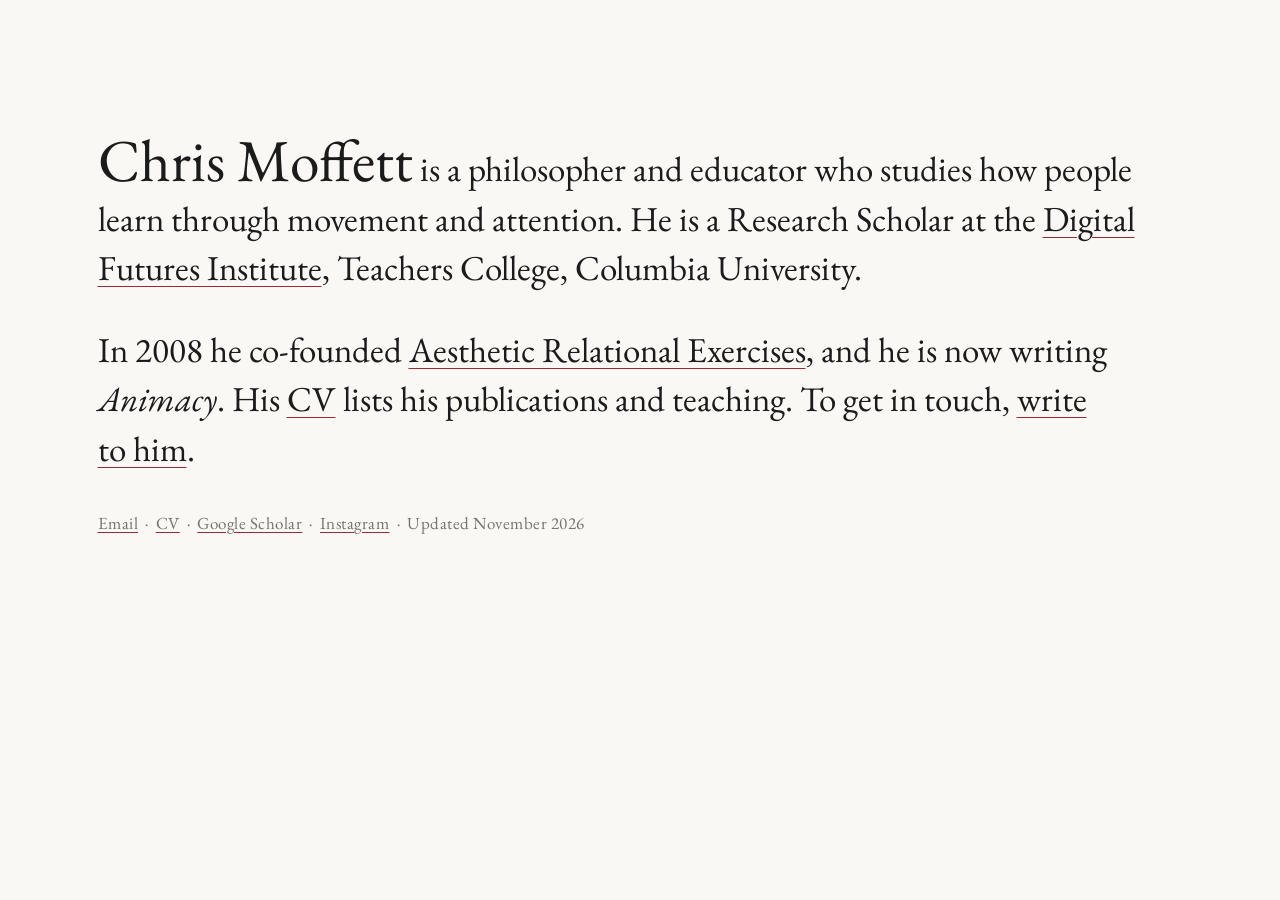
==== index.html @ d3395327 "Add Teachers College profile to sameAs Co-Authored-By: Claude Opus 5.5 <noreply@anthropic.com> Claud" ====
<!doctype html>
<html lang="en">
<head>
<meta charset="utf-8">
<meta name="viewport" content="width=device-width, initial-scale=1">
<title>Chris Moffett</title>
<meta name="description" content="Chris Moffett: philosophy, education and the body. Research Scholar at the Digital Futures Institute, Teachers College, Columbia University.">
<link rel="preconnect" href="https://fonts.googleapis.com">
<link rel="preconnect" href="https://fonts.gstatic.com" crossorigin>
<link href="https://fonts.googleapis.com/css2?family=EB+Garamond:ital,wght@0,400;0,500;1,400;1,500&display=block" rel="stylesheet">
<link rel="stylesheet" href="style.css">
<script type="application/ld+json">
{
  "@context": "https://schema.org",
  "@type": "ProfilePage",
  "dateModified": "2026-11-22",
  "mainEntity": {
    "@type": "Person",
    "name": "Chris Moffett",
    "url": "https://chrismoffett.com/",
    "jobTitle": "Research Scholar",
    "affiliation": {
      "@type": "Organization",
      "name": "Digital Futures Institute, Teachers College, Columbia University",
      "url": "https://www.tc.columbia.edu/digitalfuturesinstitute/"
    },
    "knowsAbout": ["Philosophy of education", "Embodied learning", "Somatic education", "Aesthetics"],
    "sameAs": [
      "https://www.tc.columbia.edu/faculty/cm2189",
      "https://scholar.google.com/citations?user=Jp4s57oAAAAJ",
      "https://tc.academia.edu/CMoffett",
      "https://aestheticrelationalexercises.com/",
      "https://chrismoffett.github.io/cv/",
      "https://www.instagram.com/chrismoffett/"
    ]
  }
}
</script>
</head>
<body>
<main>
<p><span class="n">Chris Moffett</span> is a philosopher and educator who studies how people learn through movement and attention. He is a Research Scholar at the <a href="https://www.tc.columbia.edu/digitalfuturesinstitute/">Digital Futures Institute</a>, Teachers College, Columbia University.</p>

<p>In 2008 he co-founded <a href="https://aestheticrelationalexercises.com/">Aesthetic Relational Exercises</a>, and he is now writing <em>Animacy</em>. His <a href="https://chrismoffett.github.io/cv/">CV</a> lists his publications and teaching. To get in touch, <a href="&#109;&#97;&#105;&#108;&#116;&#111;&#58;&#99;&#104;&#114;&#105;&#115;&#64;&#99;&#104;&#114;&#105;&#115;&#109;&#111;&#102;&#102;&#101;&#116;&#116;&#46;&#99;&#111;&#109;">write to him</a>.</p>

<p class="contact"><a href="&#109;&#97;&#105;&#108;&#116;&#111;&#58;&#99;&#104;&#114;&#105;&#115;&#64;&#99;&#104;&#114;&#105;&#115;&#109;&#111;&#102;&#102;&#101;&#116;&#116;&#46;&#99;&#111;&#109;">Email</a> &nbsp;·&nbsp; <a href="https://chrismoffett.github.io/cv/">CV</a> &nbsp;·&nbsp; <a href="https://scholar.google.com/citations?user=Jp4s57oAAAAJ">Google Scholar</a> &nbsp;·&nbsp; <a href="https://www.instagram.com/chrismoffett/">Instagram</a> &nbsp;·&nbsp; Updated November 2026</p>
</main>
</body>
</html>
---- style.css ----
:root { --ink: #1b1b1b; --muted: #77736c; --bg: #faf8f4; --accent: #9d2933; }
@media (prefers-color-scheme: dark) {
  :root { --ink: #ecebe7; --muted: #9a9893; --bg: #141413; --accent: #e0868d; }
}
html, body { margin: 0; background: var(--bg); color: var(--ink); font-family: "EB Garamond", Georgia, serif; -webkit-text-size-adjust: 100%; }
main { max-width: 31em; margin: 0 auto; padding: 16vh 24px 10vh; font-size: clamp(22px, 2.9vw, 35px); line-height: 1.42; }
p { margin: 0 0 .9em; text-wrap: pretty; }
a { color: inherit; text-decoration: underline; text-decoration-thickness: 1px; text-underline-offset: .16em; text-decoration-color: var(--accent); }
.contact { font-size: 17px; color: var(--muted); letter-spacing: .03em; margin-top: 2.2em; }
.contact a { color: var(--muted); }
/* Run-in name: keep "Moffett" in one text run so the ff ligature holds; no letter-spacing here. */
.n { font-style: normal; font-weight: 400; font-size: 1.7em; line-height: 0; vertical-align: baseline; }
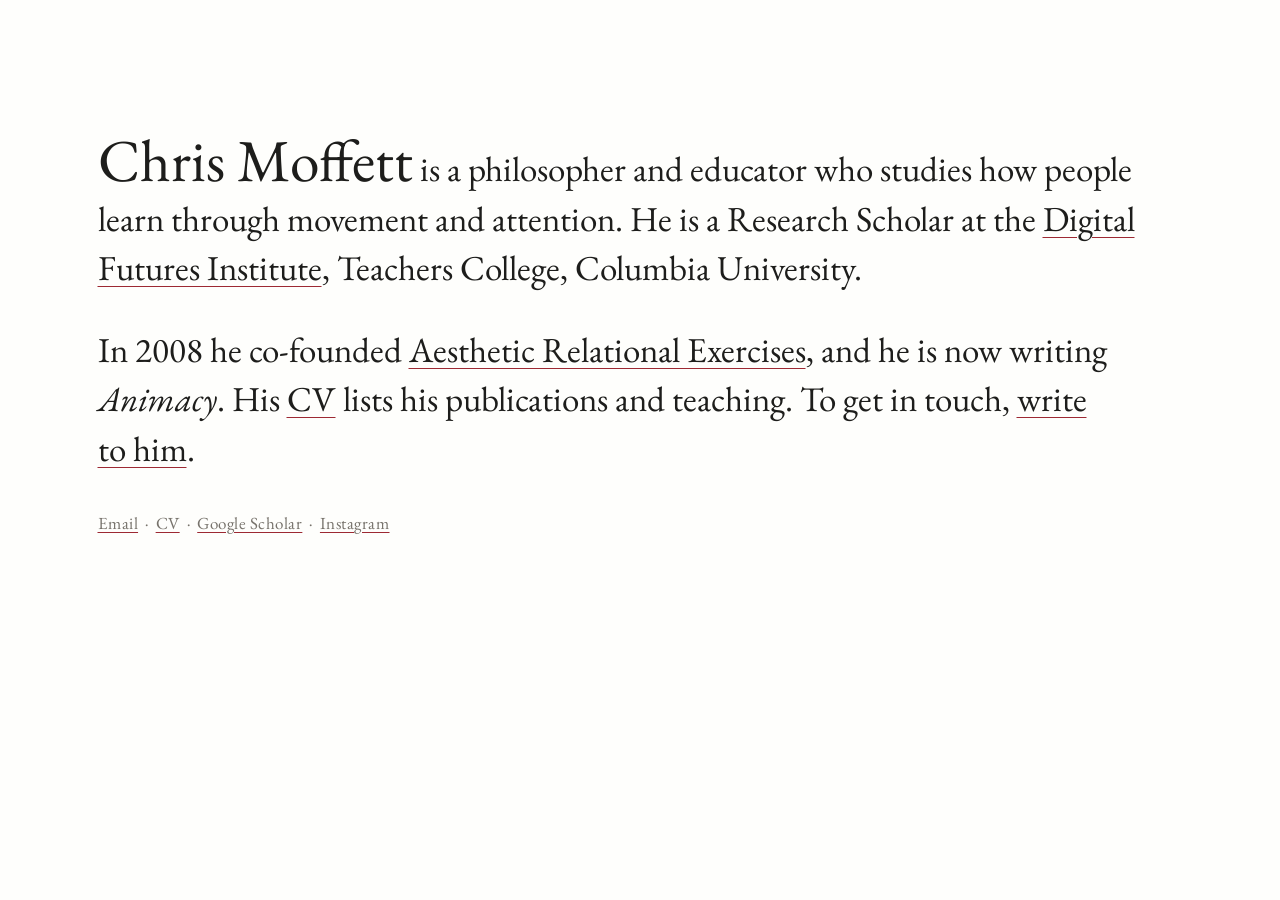
==== commit 472cc028: "Animacy colours, drop the updated date from the footer Co-Authored-By: Claude Opus 5.5 <noreply@anth" ====
--- a/index.html
+++ b/index.html
@@ -43,7 +43,7 @@
 
 <p>In 2008 he co-founded <a href="https://aestheticrelationalexercises.com/">Aesthetic Relational Exercises</a>, and he is now writing <em>Animacy</em>. His <a href="https://chrismoffett.github.io/cv/">CV</a> lists his publications and teaching. To get in touch, <a href="&#109;&#97;&#105;&#108;&#116;&#111;&#58;&#99;&#104;&#114;&#105;&#115;&#64;&#99;&#104;&#114;&#105;&#115;&#109;&#111;&#102;&#102;&#101;&#116;&#116;&#46;&#99;&#111;&#109;">write to him</a>.</p>
 
-<p class="contact"><a href="&#109;&#97;&#105;&#108;&#116;&#111;&#58;&#99;&#104;&#114;&#105;&#115;&#64;&#99;&#104;&#114;&#105;&#115;&#109;&#111;&#102;&#102;&#101;&#116;&#116;&#46;&#99;&#111;&#109;">Email</a> &nbsp;·&nbsp; <a href="https://chrismoffett.github.io/cv/">CV</a> &nbsp;·&nbsp; <a href="https://scholar.google.com/citations?user=Jp4s57oAAAAJ">Google Scholar</a> &nbsp;·&nbsp; <a href="https://www.instagram.com/chrismoffett/">Instagram</a> &nbsp;·&nbsp; Updated November 2026</p>
+<p class="contact"><a href="&#109;&#97;&#105;&#108;&#116;&#111;&#58;&#99;&#104;&#114;&#105;&#115;&#64;&#99;&#104;&#114;&#105;&#115;&#109;&#111;&#102;&#102;&#101;&#116;&#116;&#46;&#99;&#111;&#109;">Email</a> &nbsp;·&nbsp; <a href="https://chrismoffett.github.io/cv/">CV</a> &nbsp;·&nbsp; <a href="https://scholar.google.com/citations?user=Jp4s57oAAAAJ">Google Scholar</a> &nbsp;·&nbsp; <a href="https://www.instagram.com/chrismoffett/">Instagram</a></p>
 </main>
 </body>
 </html>
--- a/style.css
+++ b/style.css
@@ -1,4 +1,4 @@
-:root { --ink: #1b1b1b; --muted: #77736c; --bg: #faf8f4; --accent: #9d2933; }
+:root { --ink: #1d1d1b; --muted: #77736c; --bg: #fefefc; --accent: #9d2933; }
 @media (prefers-color-scheme: dark) {
   :root { --ink: #ecebe7; --muted: #9a9893; --bg: #141413; --accent: #e0868d; }
 }
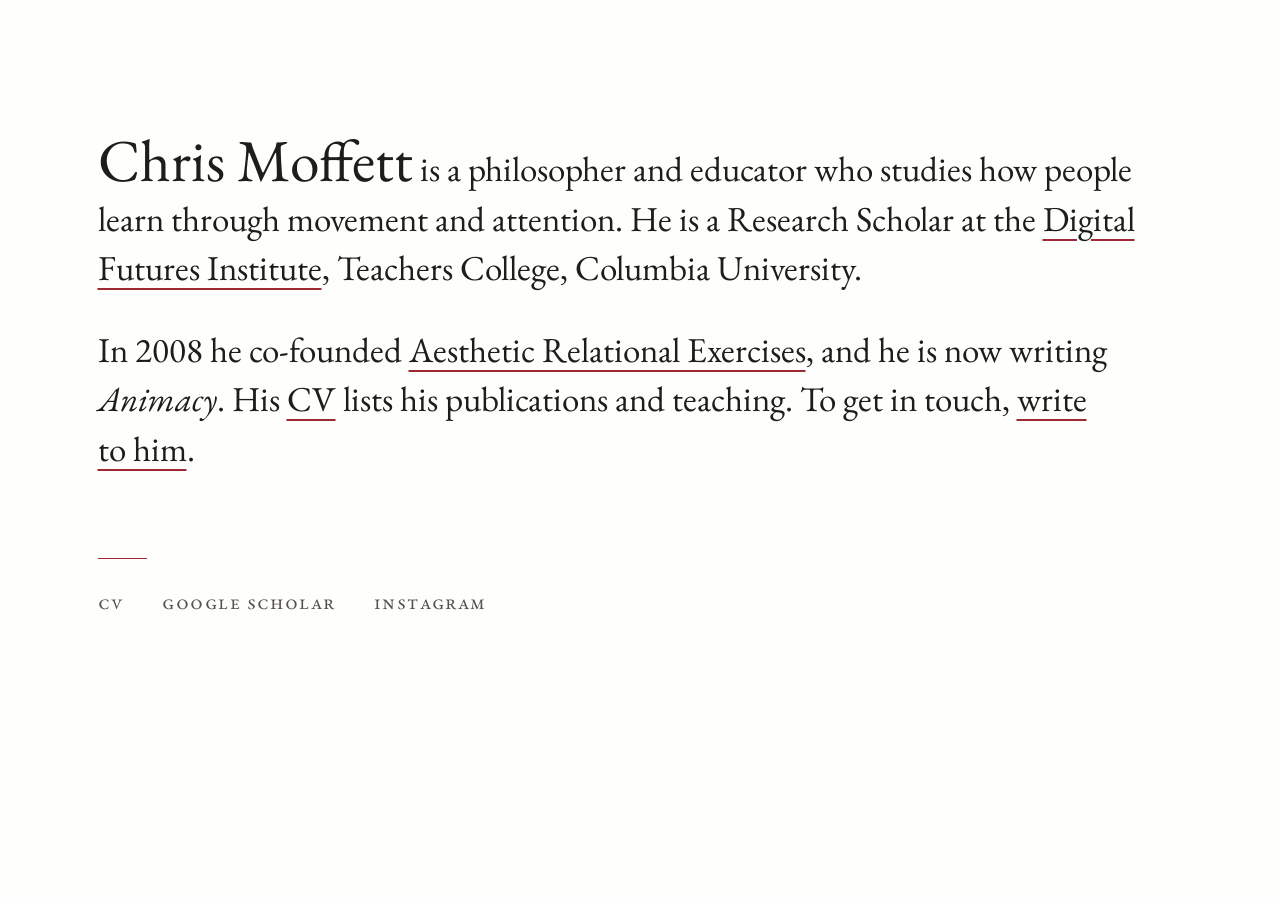
==== commit c2144a34: "Footer option 2b: red rule, small-cap links Co-Authored-By: Claude Opus 5.5 <noreply@anthropic.com> " ====
--- a/index.html
+++ b/index.html
@@ -43,7 +43,8 @@
 
 <p>In 2008 he co-founded <a href="https://aestheticrelationalexercises.com/">Aesthetic Relational Exercises</a>, and he is now writing <em>Animacy</em>. His <a href="https://chrismoffett.github.io/cv/">CV</a> lists his publications and teaching. To get in touch, <a href="&#109;&#97;&#105;&#108;&#116;&#111;&#58;&#99;&#104;&#114;&#105;&#115;&#64;&#99;&#104;&#114;&#105;&#115;&#109;&#111;&#102;&#102;&#101;&#116;&#116;&#46;&#99;&#111;&#109;">write to him</a>.</p>
 
-<p class="contact"><a href="&#109;&#97;&#105;&#108;&#116;&#111;&#58;&#99;&#104;&#114;&#105;&#115;&#64;&#99;&#104;&#114;&#105;&#115;&#109;&#111;&#102;&#102;&#101;&#116;&#116;&#46;&#99;&#111;&#109;">Email</a> &nbsp;·&nbsp; <a href="https://chrismoffett.github.io/cv/">CV</a> &nbsp;·&nbsp; <a href="https://scholar.google.com/citations?user=Jp4s57oAAAAJ">Google Scholar</a> &nbsp;·&nbsp; <a href="https://www.instagram.com/chrismoffett/">Instagram</a></p>
+<hr class="rule">
+<p class="contact"><a href="https://chrismoffett.github.io/cv/">CV</a><a href="https://scholar.google.com/citations?user=Jp4s57oAAAAJ">Google Scholar</a><a href="https://www.instagram.com/chrismoffett/">Instagram</a></p>
 </main>
 </body>
 </html>
--- a/style.css
+++ b/style.css
@@ -1,12 +1,16 @@
-:root { --ink: #1d1d1b; --muted: #77736c; --bg: #fefefc; --accent: #9d2933; }
+:root { --footer-font: "EB Garamond", Georgia, serif; --ink: #1d1d1b; --muted: #77736c; --bg: #fefefc; --accent: #9d2933; }
 @media (prefers-color-scheme: dark) {
   :root { --ink: #ecebe7; --muted: #9a9893; --bg: #141413; --accent: #e0868d; }
 }
 html, body { margin: 0; background: var(--bg); color: var(--ink); font-family: "EB Garamond", Georgia, serif; -webkit-text-size-adjust: 100%; }
 main { max-width: 31em; margin: 0 auto; padding: 16vh 24px 10vh; font-size: clamp(22px, 2.9vw, 35px); line-height: 1.42; }
 p { margin: 0 0 .9em; text-wrap: pretty; }
-a { color: inherit; text-decoration: underline; text-decoration-thickness: 1px; text-underline-offset: .16em; text-decoration-color: var(--accent); }
-.contact { font-size: 17px; color: var(--muted); letter-spacing: .03em; margin-top: 2.2em; }
-.contact a { color: var(--muted); }
+a { color: inherit; text-decoration: underline; text-decoration-thickness: .05em; text-underline-offset: .22em; text-decoration-color: #9d2933; text-decoration-skip-ink: auto; }
+a:hover, a:focus-visible { text-decoration-thickness: .08em; }
 /* Run-in name: keep "Moffett" in one text run so the ff ligature holds; no letter-spacing here. */
 .n { font-style: normal; font-weight: 400; font-size: 1.7em; line-height: 0; vertical-align: baseline; }
+/* Footer (option 2b): short red rule, then small-cap links. Change --footer-font to swap the footer typeface. */
+.rule { width: 1.4em; height: 1px; border: 0; background: #9d2933; margin: 2.4em 0 .8em; }
+.contact { font-family: var(--footer-font); font-size: .6em; font-variant-caps: all-small-caps; letter-spacing: .07em; color: #55514b; margin: 0; display: flex; flex-wrap: wrap; gap: .4em 1.8em; }
+.contact a { color: #55514b; text-decoration: none; }
+.contact a:hover, .contact a:focus-visible { text-decoration: underline; text-decoration-thickness: .05em; text-underline-offset: .22em; text-decoration-color: #9d2933; }
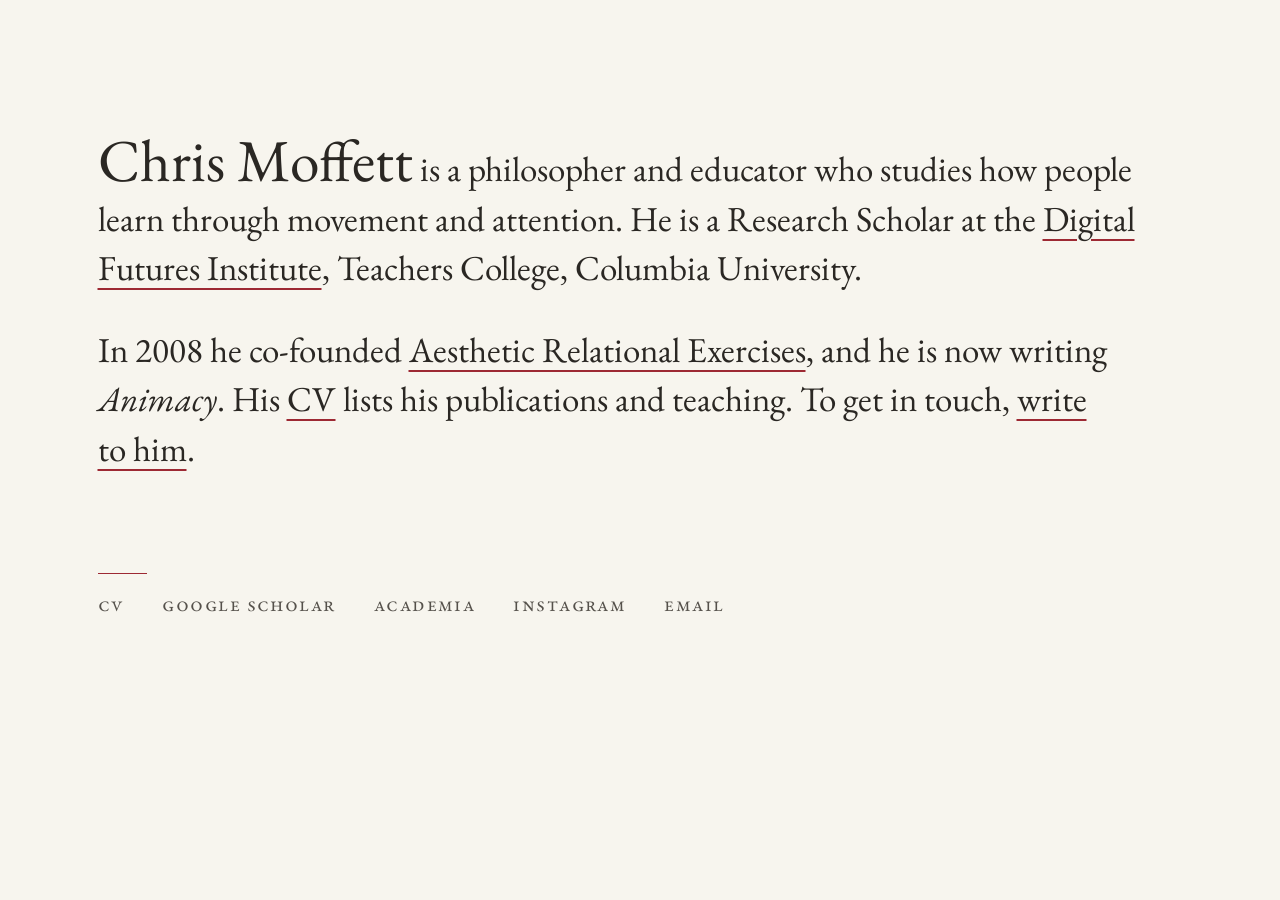
==== commit 6135cd34: "Footer: add Academia and an encoded Email link Co-Authored-By: Claude Opus 5.5 <noreply@anthropic.co" ====
--- a/index.html
+++ b/index.html
@@ -44,7 +44,7 @@
 <p>In 2008 he co-founded <a href="https://aestheticrelationalexercises.com/">Aesthetic Relational Exercises</a>, and he is now writing <em>Animacy</em>. His <a href="https://chrismoffett.github.io/cv/">CV</a> lists his publications and teaching. To get in touch, <a href="&#109;&#97;&#105;&#108;&#116;&#111;&#58;&#99;&#104;&#114;&#105;&#115;&#64;&#99;&#104;&#114;&#105;&#115;&#109;&#111;&#102;&#102;&#101;&#116;&#116;&#46;&#99;&#111;&#109;">write to him</a>.</p>
 
 <hr class="rule">
-<p class="contact"><a href="https://chrismoffett.github.io/cv/">CV</a><a href="https://scholar.google.com/citations?user=Jp4s57oAAAAJ">Google Scholar</a><a href="https://www.instagram.com/chrismoffett/">Instagram</a></p>
+<p class="contact"><a href="https://chrismoffett.github.io/cv/">CV</a><a href="https://scholar.google.com/citations?user=Jp4s57oAAAAJ">Google Scholar</a><a href="https://tc.academia.edu/CMoffett">Academia</a><a href="https://www.instagram.com/chrismoffett/">Instagram</a><a href="&#109;&#97;&#105;&#108;&#116;&#111;&#58;&#99;&#104;&#114;&#105;&#115;&#64;&#99;&#104;&#114;&#105;&#115;&#109;&#111;&#102;&#102;&#101;&#116;&#116;&#46;&#99;&#111;&#109;">Email</a></p>
 </main>
 </body>
 </html>
--- a/style.css
+++ b/style.css
@@ -1,4 +1,4 @@
-:root { --footer-font: "EB Garamond", Georgia, serif; --ink: #1d1d1b; --muted: #77736c; --bg: #fefefc; --accent: #9d2933; }
+:root { --footer-font: "EB Garamond", Georgia, serif; --ink: #2a2723; --muted: #77736c; --bg: #f7f5ee; --accent: #9d2933; }
 @media (prefers-color-scheme: dark) {
   :root { --ink: #ecebe7; --muted: #9a9893; --bg: #141413; --accent: #e0868d; }
 }
@@ -10,7 +10,7 @@
 /* Run-in name: keep "Moffett" in one text run so the ff ligature holds; no letter-spacing here. */
 .n { font-style: normal; font-weight: 400; font-size: 1.7em; line-height: 0; vertical-align: baseline; }
 /* Footer (option 2b): short red rule, then small-cap links. Change --footer-font to swap the footer typeface. */
-.rule { width: 1.4em; height: 1px; border: 0; background: #9d2933; margin: 2.4em 0 .8em; }
+.rule { width: 1.4em; height: 1px; border: 0; background: #9d2933; margin: 2.84em 0 .44em; }
 .contact { font-family: var(--footer-font); font-size: .6em; font-variant-caps: all-small-caps; letter-spacing: .07em; color: #55514b; margin: 0; display: flex; flex-wrap: wrap; gap: .4em 1.8em; }
 .contact a { color: #55514b; text-decoration: none; }
 .contact a:hover, .contact a:focus-visible { text-decoration: underline; text-decoration-thickness: .05em; text-underline-offset: .22em; text-decoration-color: #9d2933; }
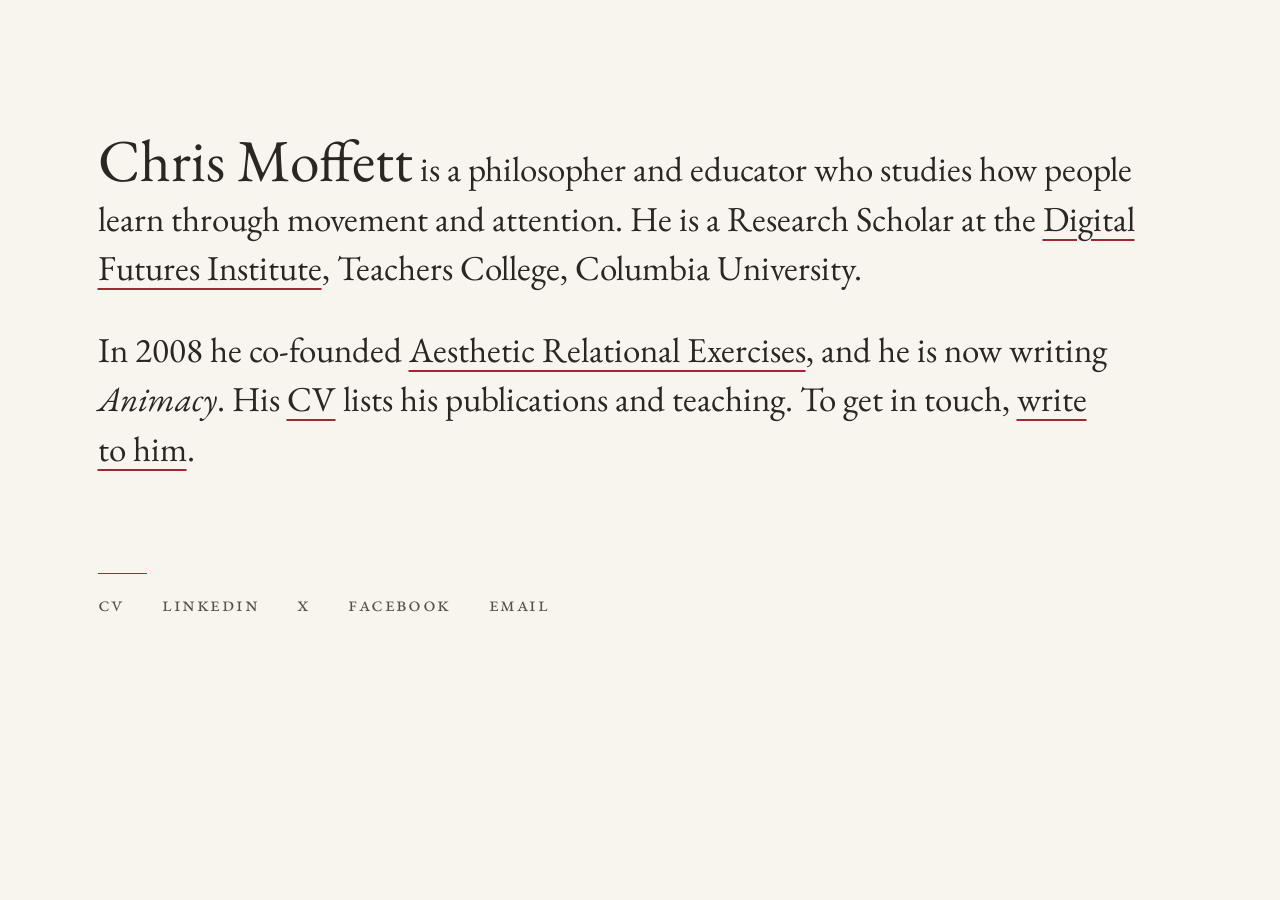
==== commit 52152aad: "Footer: CV, LinkedIn, X, Facebook, Email; drop Scholar, Academia and unverified Instagram Scholar an" ====
--- a/index.html
+++ b/index.html
@@ -31,7 +31,9 @@
       "https://tc.academia.edu/CMoffett",
       "https://aestheticrelationalexercises.com/",
       "https://chrismoffett.github.io/cv/",
-      "https://www.instagram.com/chrismoffett/"
+      "https://www.linkedin.com/in/moffettchris/",
+      "https://x.com/chrismoffett",
+      "https://www.facebook.com/christopher.moffett/"
     ]
   }
 }
@@ -44,7 +46,7 @@
 <p>In 2008 he co-founded <a href="https://aestheticrelationalexercises.com/">Aesthetic Relational Exercises</a>, and he is now writing <em>Animacy</em>. His <a href="https://chrismoffett.github.io/cv/">CV</a> lists his publications and teaching. To get in touch, <a href="&#109;&#97;&#105;&#108;&#116;&#111;&#58;&#99;&#104;&#114;&#105;&#115;&#64;&#99;&#104;&#114;&#105;&#115;&#109;&#111;&#102;&#102;&#101;&#116;&#116;&#46;&#99;&#111;&#109;">write to him</a>.</p>
 
 <hr class="rule">
-<p class="contact"><a href="https://chrismoffett.github.io/cv/">CV</a><a href="https://scholar.google.com/citations?user=Jp4s57oAAAAJ">Google Scholar</a><a href="https://tc.academia.edu/CMoffett">Academia</a><a href="https://www.instagram.com/chrismoffett/">Instagram</a><a href="&#109;&#97;&#105;&#108;&#116;&#111;&#58;&#99;&#104;&#114;&#105;&#115;&#64;&#99;&#104;&#114;&#105;&#115;&#109;&#111;&#102;&#102;&#101;&#116;&#116;&#46;&#99;&#111;&#109;">Email</a></p>
+<p class="contact"><a href="https://chrismoffett.github.io/cv/">CV</a><a href="https://www.linkedin.com/in/moffettchris/">LinkedIn</a><a href="https://x.com/chrismoffett">X</a><a href="https://www.facebook.com/christopher.moffett/">Facebook</a><a href="&#109;&#97;&#105;&#108;&#116;&#111;&#58;&#99;&#104;&#114;&#105;&#115;&#64;&#99;&#104;&#114;&#105;&#115;&#109;&#111;&#102;&#102;&#101;&#116;&#116;&#46;&#99;&#111;&#109;">Email</a></p>
 </main>
 </body>
 </html>
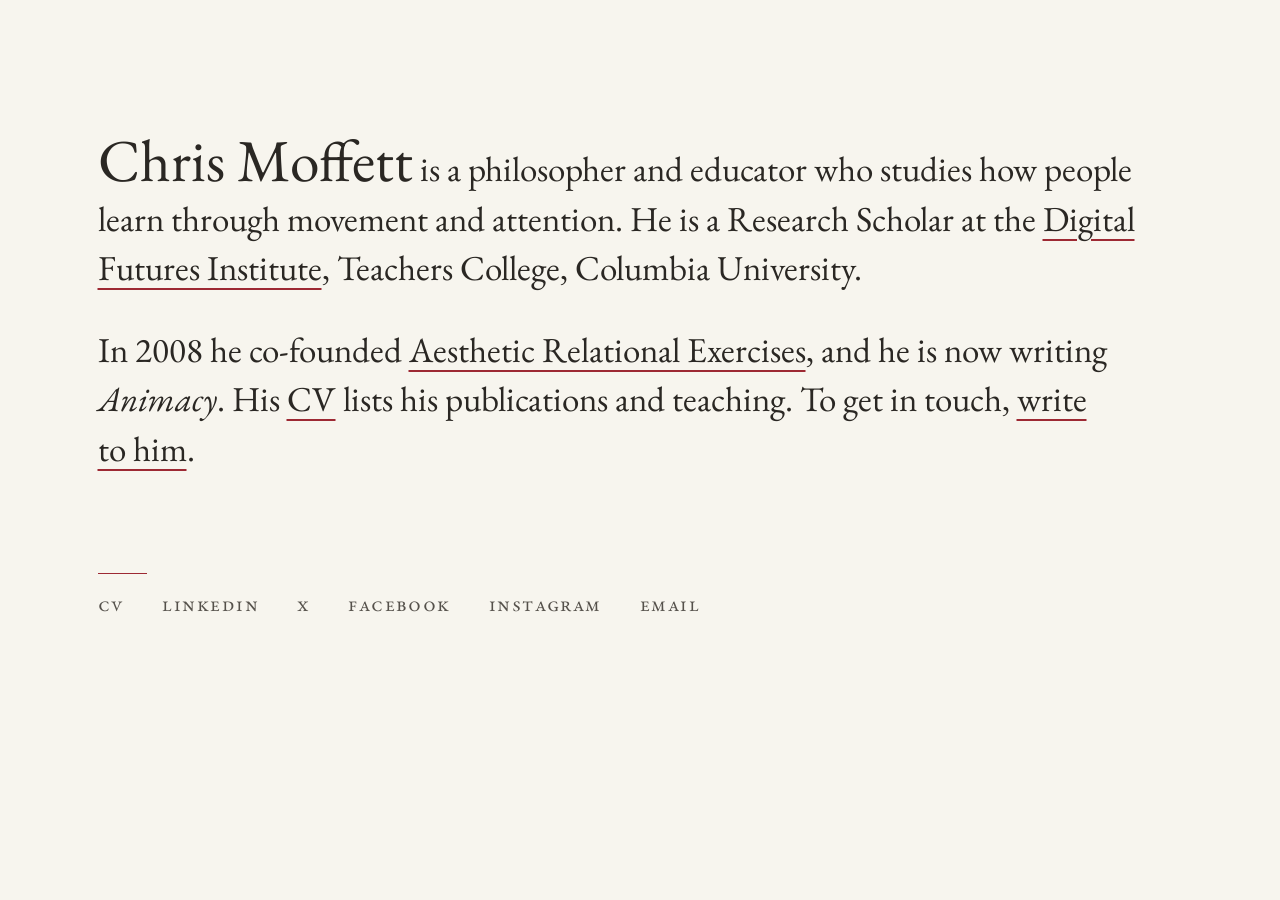
==== commit 964c54b9: "Footer: add Instagram (_chrismoffett_), verified in Chris's signed-in account Co-Authored-By: Claude" ====
--- a/index.html
+++ b/index.html
@@ -33,7 +33,8 @@
       "https://chrismoffett.github.io/cv/",
       "https://www.linkedin.com/in/moffettchris/",
       "https://x.com/chrismoffett",
-      "https://www.facebook.com/christopher.moffett/"
+      "https://www.facebook.com/christopher.moffett/",
+      "https://www.instagram.com/_chrismoffett_/"
     ]
   }
 }
@@ -46,7 +47,7 @@
 <p>In 2008 he co-founded <a href="https://aestheticrelationalexercises.com/">Aesthetic Relational Exercises</a>, and he is now writing <em>Animacy</em>. His <a href="https://chrismoffett.github.io/cv/">CV</a> lists his publications and teaching. To get in touch, <a href="&#109;&#97;&#105;&#108;&#116;&#111;&#58;&#99;&#104;&#114;&#105;&#115;&#64;&#99;&#104;&#114;&#105;&#115;&#109;&#111;&#102;&#102;&#101;&#116;&#116;&#46;&#99;&#111;&#109;">write to him</a>.</p>
 
 <hr class="rule">
-<p class="contact"><a href="https://chrismoffett.github.io/cv/">CV</a><a href="https://www.linkedin.com/in/moffettchris/">LinkedIn</a><a href="https://x.com/chrismoffett">X</a><a href="https://www.facebook.com/christopher.moffett/">Facebook</a><a href="&#109;&#97;&#105;&#108;&#116;&#111;&#58;&#99;&#104;&#114;&#105;&#115;&#64;&#99;&#104;&#114;&#105;&#115;&#109;&#111;&#102;&#102;&#101;&#116;&#116;&#46;&#99;&#111;&#109;">Email</a></p>
+<p class="contact"><a href="https://chrismoffett.github.io/cv/">CV</a><a href="https://www.linkedin.com/in/moffettchris/">LinkedIn</a><a href="https://x.com/chrismoffett">X</a><a href="https://www.facebook.com/christopher.moffett/">Facebook</a><a href="https://www.instagram.com/_chrismoffett_/">Instagram</a><a href="&#109;&#97;&#105;&#108;&#116;&#111;&#58;&#99;&#104;&#114;&#105;&#115;&#64;&#99;&#104;&#114;&#105;&#115;&#109;&#111;&#102;&#102;&#101;&#116;&#116;&#46;&#99;&#111;&#109;">Email</a></p>
 </main>
 </body>
 </html>
